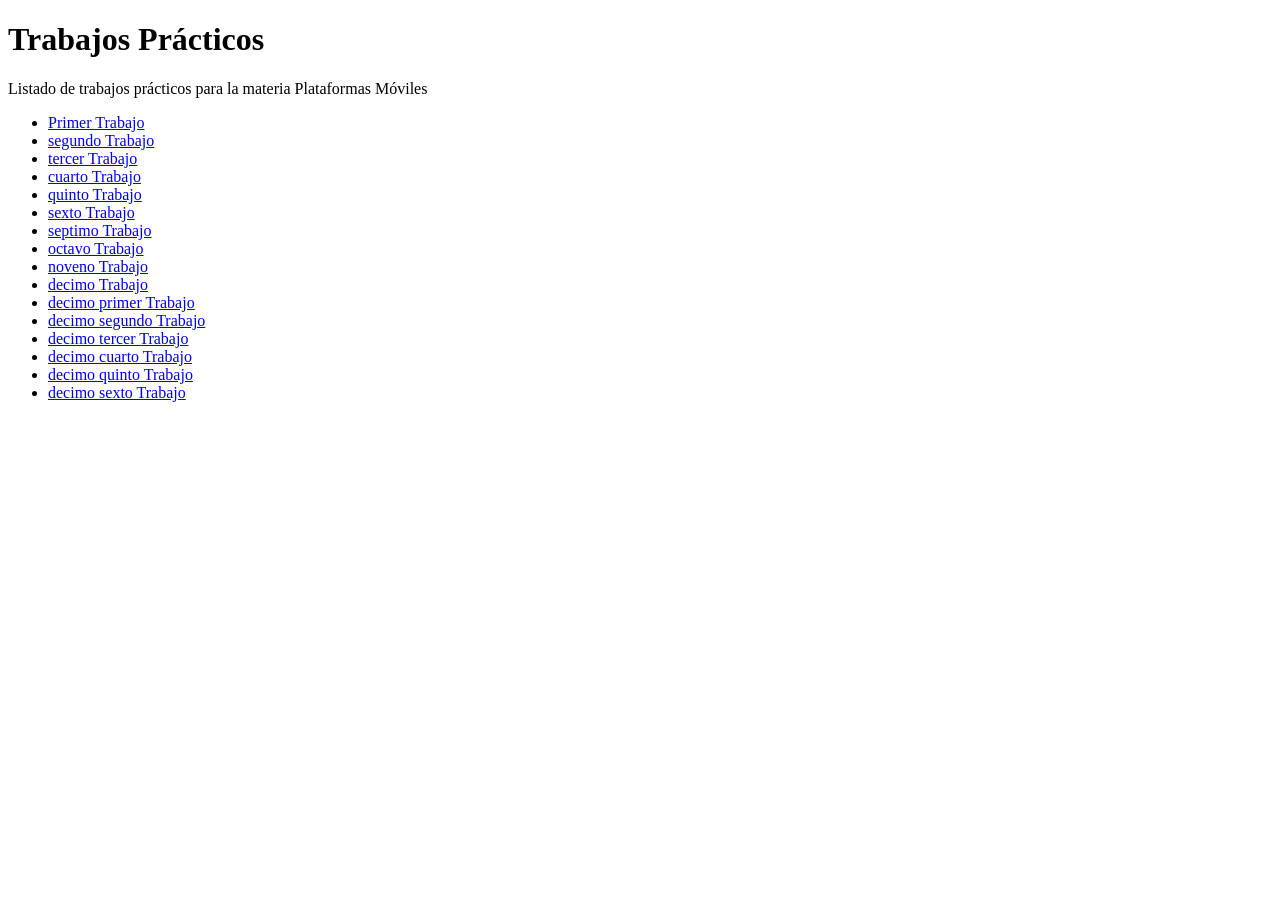
==== index.html @ aceb38a6 "Update index.html" ====
<!DOCTYPE html>
<html>
   <head>
      <title>Hola Mundo!</title>
   </head>
   <body>
     <h1>Trabajos Prácticos</h1>
     <p>Listado de trabajos prácticos para la materia Plataformas Móviles</p>
     <ul>
       <li><a href="tp-1/index.html">Primer Trabajo</a></li>
        <li><a href="tp-2/">segundo Trabajo</a></li>
         <li><a href="tp-3/">tercer Trabajo</a></li>
         <li><a href="tp-4/">cuarto Trabajo</a></li>
         <li><a href="tp-5/">quinto Trabajo</a></li>
         <li><a href="tp-6/">sexto Trabajo</a></li>
         <li><a href="tp-7/">septimo Trabajo</a></li>
         <li><a href="tp-8/">octavo Trabajo</a></li>
         <li><a href="tp-9/">noveno Trabajo</a></li>
         <li><a href="tp-10/">decimo Trabajo</a></li>
         <li><a href="tp-11/">decimo primer Trabajo</a></li>
         <li><a href="tp-12/">decimo segundo Trabajo</a></li>
         <li><a href="tp-13/">decimo tercer Trabajo</a></li>
         <li><a href="tp-14/">decimo cuarto Trabajo</a></li>
         <li><a href="tp-15/">decimo quinto Trabajo</a></li>
         <li><a href="tp-16/">decimo sexto Trabajo</a></li>
        
     </ul>
   </body>
</html>
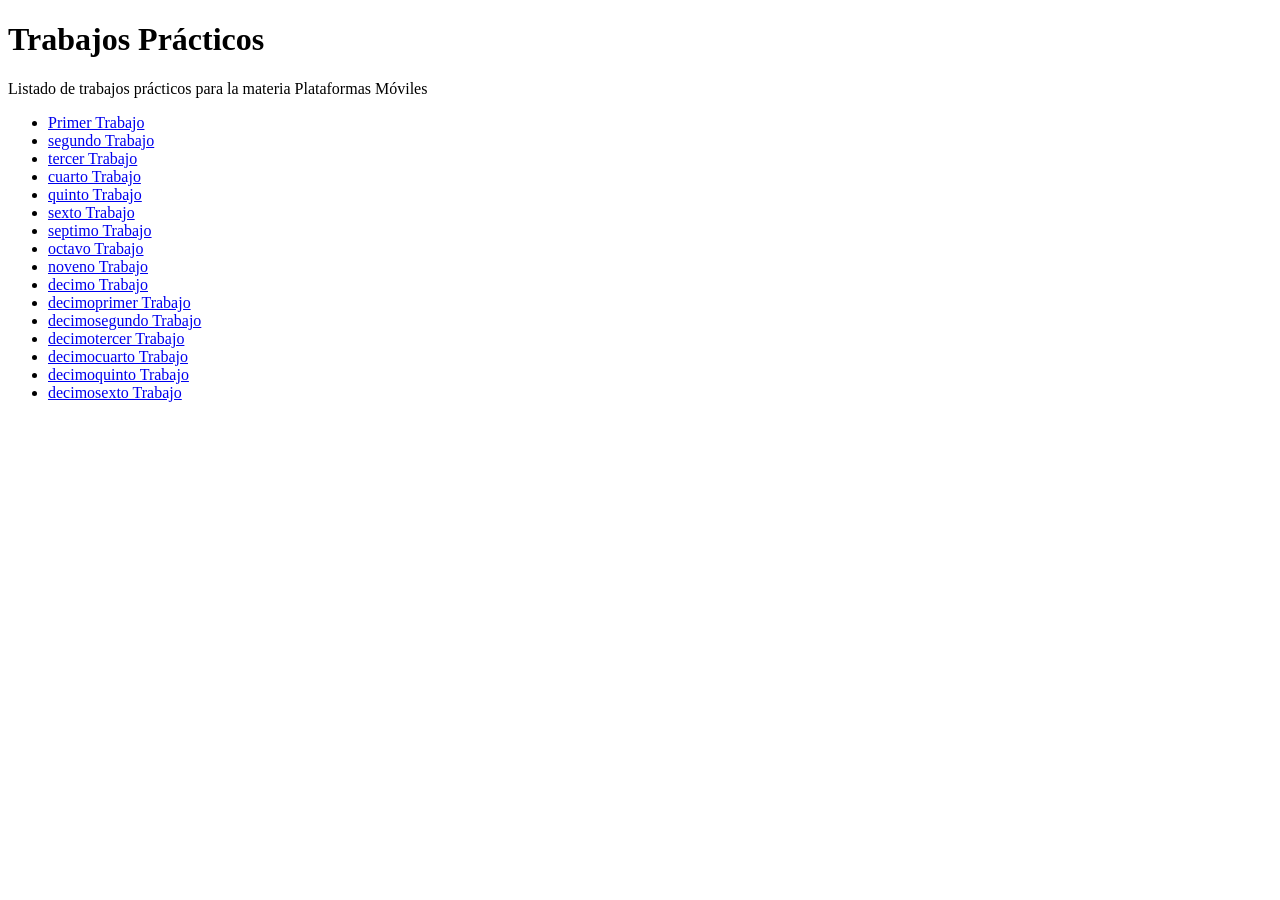
==== commit 33a8ce84: "Actualizar index.html" ====
--- a/index.html
+++ b/index.html
@@ -7,7 +7,7 @@
      <h1>Trabajos Prácticos</h1>
      <p>Listado de trabajos prácticos para la materia Plataformas Móviles</p>
      <ul>
-       <li><a href="tp-1/index.html">Primer Trabajo</a></li>
+       <li><a href="tp-1/">Primer Trabajo</a></li>
         <li><a href="tp-2/">segundo Trabajo</a></li>
          <li><a href="tp-3/">tercer Trabajo</a></li>
          <li><a href="tp-4/">cuarto Trabajo</a></li>
@@ -17,12 +17,12 @@
          <li><a href="tp-8/">octavo Trabajo</a></li>
          <li><a href="tp-9/">noveno Trabajo</a></li>
          <li><a href="tp-10/">decimo Trabajo</a></li>
-         <li><a href="tp-11/">decimo primer Trabajo</a></li>
-         <li><a href="tp-12/">decimo segundo Trabajo</a></li>
-         <li><a href="tp-13/">decimo tercer Trabajo</a></li>
-         <li><a href="tp-14/">decimo cuarto Trabajo</a></li>
-         <li><a href="tp-15/">decimo quinto Trabajo</a></li>
-         <li><a href="tp-16/">decimo sexto Trabajo</a></li>
+         <li><a href="tp-11/">decimoprimer Trabajo</a></li>
+         <li><a href="tp-12/">decimosegundo Trabajo</a></li>
+         <li><a href="tp-13/">decimotercer Trabajo</a></li>
+         <li><a href="tp-14/">decimocuarto Trabajo</a></li>
+         <li><a href="tp-15/">decimoquinto Trabajo</a></li>
+         <li><a href="tp-16/">decimosexto Trabajo</a></li>
         
      </ul>
    </body>
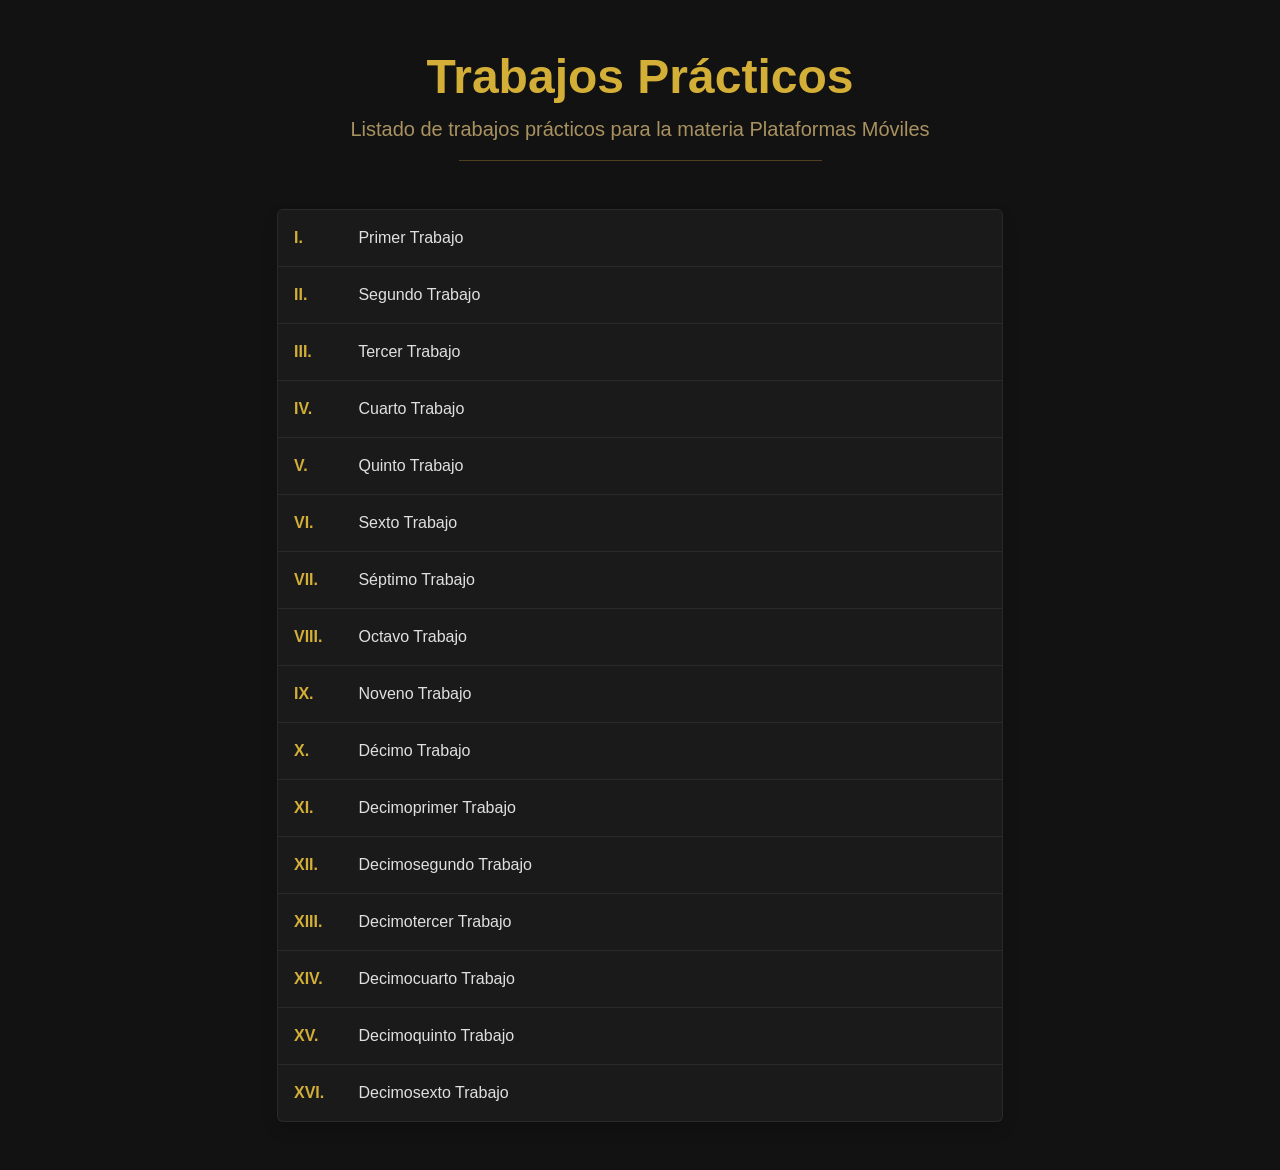
==== commit 232eb7d7: "Actualizar index.html" ====
--- a/index.html
+++ b/index.html
@@ -1,29 +1,135 @@
 <!DOCTYPE html>
-<html>
-   <head>
-      <title>Hola Mundo!</title>
-   </head>
-   <body>
-     <h1>Trabajos Prácticos</h1>
-     <p>Listado de trabajos prácticos para la materia Plataformas Móviles</p>
-     <ul>
-       <li><a href="tp-1/">Primer Trabajo</a></li>
-        <li><a href="tp-2/">segundo Trabajo</a></li>
-         <li><a href="tp-3/">tercer Trabajo</a></li>
-         <li><a href="tp-4/">cuarto Trabajo</a></li>
-         <li><a href="tp-5/">quinto Trabajo</a></li>
-         <li><a href="tp-6/">sexto Trabajo</a></li>
-         <li><a href="tp-7/">septimo Trabajo</a></li>
-         <li><a href="tp-8/">octavo Trabajo</a></li>
-         <li><a href="tp-9/">noveno Trabajo</a></li>
-         <li><a href="tp-10/">decimo Trabajo</a></li>
-         <li><a href="tp-11/">decimoprimer Trabajo</a></li>
-         <li><a href="tp-12/">decimosegundo Trabajo</a></li>
-         <li><a href="tp-13/">decimotercer Trabajo</a></li>
-         <li><a href="tp-14/">decimocuarto Trabajo</a></li>
-         <li><a href="tp-15/">decimoquinto Trabajo</a></li>
-         <li><a href="tp-16/">decimosexto Trabajo</a></li>
+<html lang="es">
+<head>
+  <meta charset="UTF-8">
+  <meta name="viewport" content="width=device-width, initial-scale=1.0">
+  <title>Trabajos Prácticos - Plataformas Móviles</title>
+  
+  <link href="https://cdn.jsdelivr.net/npm/bootstrap@5.3.3/dist/css/bootstrap.min.css" rel="stylesheet">
+  
+  <style>
+    /* Diseño de colores oscuros y dorado */
+    body {
+      background-color: #121212; /* Fondo oscuro principal */
+      color: #e0e0e0; /* Texto claro general */
+      font-family: 'Segoe UI', Tahoma, Geneva, Verdana, sans-serif;
+    }
+    
+    /* Tono dorado premium */
+    .gold-text {
+      color: #d4af37; 
+    }
+
+    /* Subtítulos en dorado opaco */
+    .subtitle-text {
+      color: #a99260; 
+    }
+
+    /* Estilos para las filas de trabajos */
+    .tp-list-item {
+      background-color: #1a1a1a !important; /* Fondo de fila ligeramente más claro */
+      border-color: #2a2a2a !important; /* Bordes sutiles entre filas */
+      color: #e0e0e0 !important;
+      transition: all 0.25s ease-in-out;
+    }
+
+    /* Efecto Hover (al pasar el mouse o tocar en el celular) */
+    .tp-list-item:hover {
+      background-color: #222222 !important;
+      border-color: #d4af37 !important; /* El borde se ilumina en dorado */
+      color: #ffffff !important;
+      padding-left: 24px; /* Pequeño desplazamiento dinámico hacia la derecha */
+    }
+
+    /* Formato para el número romano */
+    .roman-number {
+      color: #d4af37;
+      font-weight: bold;
+      min-width: 60px; /* Ancho fijo para que todos los nombres de los trabajos queden perfectamente alineados verticalmente */
+      display: inline-block;
+    }
+  </style>
+</head>
+<body>
+
+  <div class="container my-5" style="max-width: 750px;">
+    
+    <header class="text-center mb-5">
+      <h1 class="display-5 fw-bold gold-text">Trabajos Prácticos</h1>
+      <p class="lead subtitle-text">Listado de trabajos prácticos para la materia Plataformas Móviles</p>
+      <hr style="border-color: #d4af37; opacity: 0.3; width: 50%; margin: 0 auto;">
+    </header>
+
+    <main>
+      <div class="list-group shadow">
         
-     </ul>
-   </body>
-</html>
+        <a href="tp-1/" class="list-group-item list-group-item-action tp-list-item py-3">
+          <span class="roman-number">I.</span> Primer Trabajo
+        </a>
+        
+        <a href="tp-2/" class="list-group-item list-group-item-action tp-list-item py-3">
+          <span class="roman-number">II.</span> Segundo Trabajo
+        </a>
+        
+        <a href="tp-3/" class="list-group-item list-group-item-action tp-list-item py-3">
+          <span class="roman-number">III.</span> Tercer Trabajo
+        </a>
+        
+        <a href="tp-4/" class="list-group-item list-group-item-action tp-list-item py-3">
+          <span class="roman-number">IV.</span> Cuarto Trabajo
+        </a>
+        
+        <a href="tp-5/" class="list-group-item list-group-item-action tp-list-item py-3">
+          <span class="roman-number">V.</span> Quinto Trabajo
+        </a>
+        
+        <a href="tp-6/" class="list-group-item list-group-item-action tp-list-item py-3">
+          <span class="roman-number">VI.</span> Sexto Trabajo
+        </a>
+        
+        <a href="tp-7/" class="list-group-item list-group-item-action tp-list-item py-3">
+          <span class="roman-number">VII.</span> Séptimo Trabajo
+        </a>
+        
+        <a href="tp-8/" class="list-group-item list-group-item-action tp-list-item py-3">
+          <span class="roman-number">VIII.</span> Octavo Trabajo
+        </a>
+        
+        <a href="tp-9/" class="list-group-item list-group-item-action tp-list-item py-3">
+          <span class="roman-number">IX.</span> Noveno Trabajo
+        </a>
+        
+        <a href="tp-10/" class="list-group-item list-group-item-action tp-list-item py-3">
+          <span class="roman-number">X.</span> Décimo Trabajo
+        </a>
+        
+        <a href="tp-11/" class="list-group-item list-group-item-action tp-list-item py-3">
+          <span class="roman-number">XI.</span> Decimoprimer Trabajo
+        </a>
+        
+        <a href="tp-12/" class="list-group-item list-group-item-action tp-list-item py-3">
+          <span class="roman-number">XII.</span> Decimosegundo Trabajo
+        </a>
+        
+        <a href="tp-13/" class="list-group-item list-group-item-action tp-list-item py-3">
+          <span class="roman-number">XIII.</span> Decimotercer Trabajo
+        </a>
+        
+        <a href="tp-14/" class="list-group-item list-group-item-action tp-list-item py-3">
+          <span class="roman-number">XIV.</span> Decimocuarto Trabajo
+        </a>
+        
+        <a href="tp-15/" class="list-group-item list-group-item-action tp-list-item py-3">
+          <span class="roman-number">XV.</span> Decimoquinto Trabajo
+        </a>
+        
+        <a href="tp-16/" class="list-group-item list-group-item-action tp-list-item py-3">
+          <span class="roman-number">XVI.</span> Decimosexto Trabajo
+        </a>
+
+      </div>
+    </main>
+  </div>
+
+</body>
+</html>
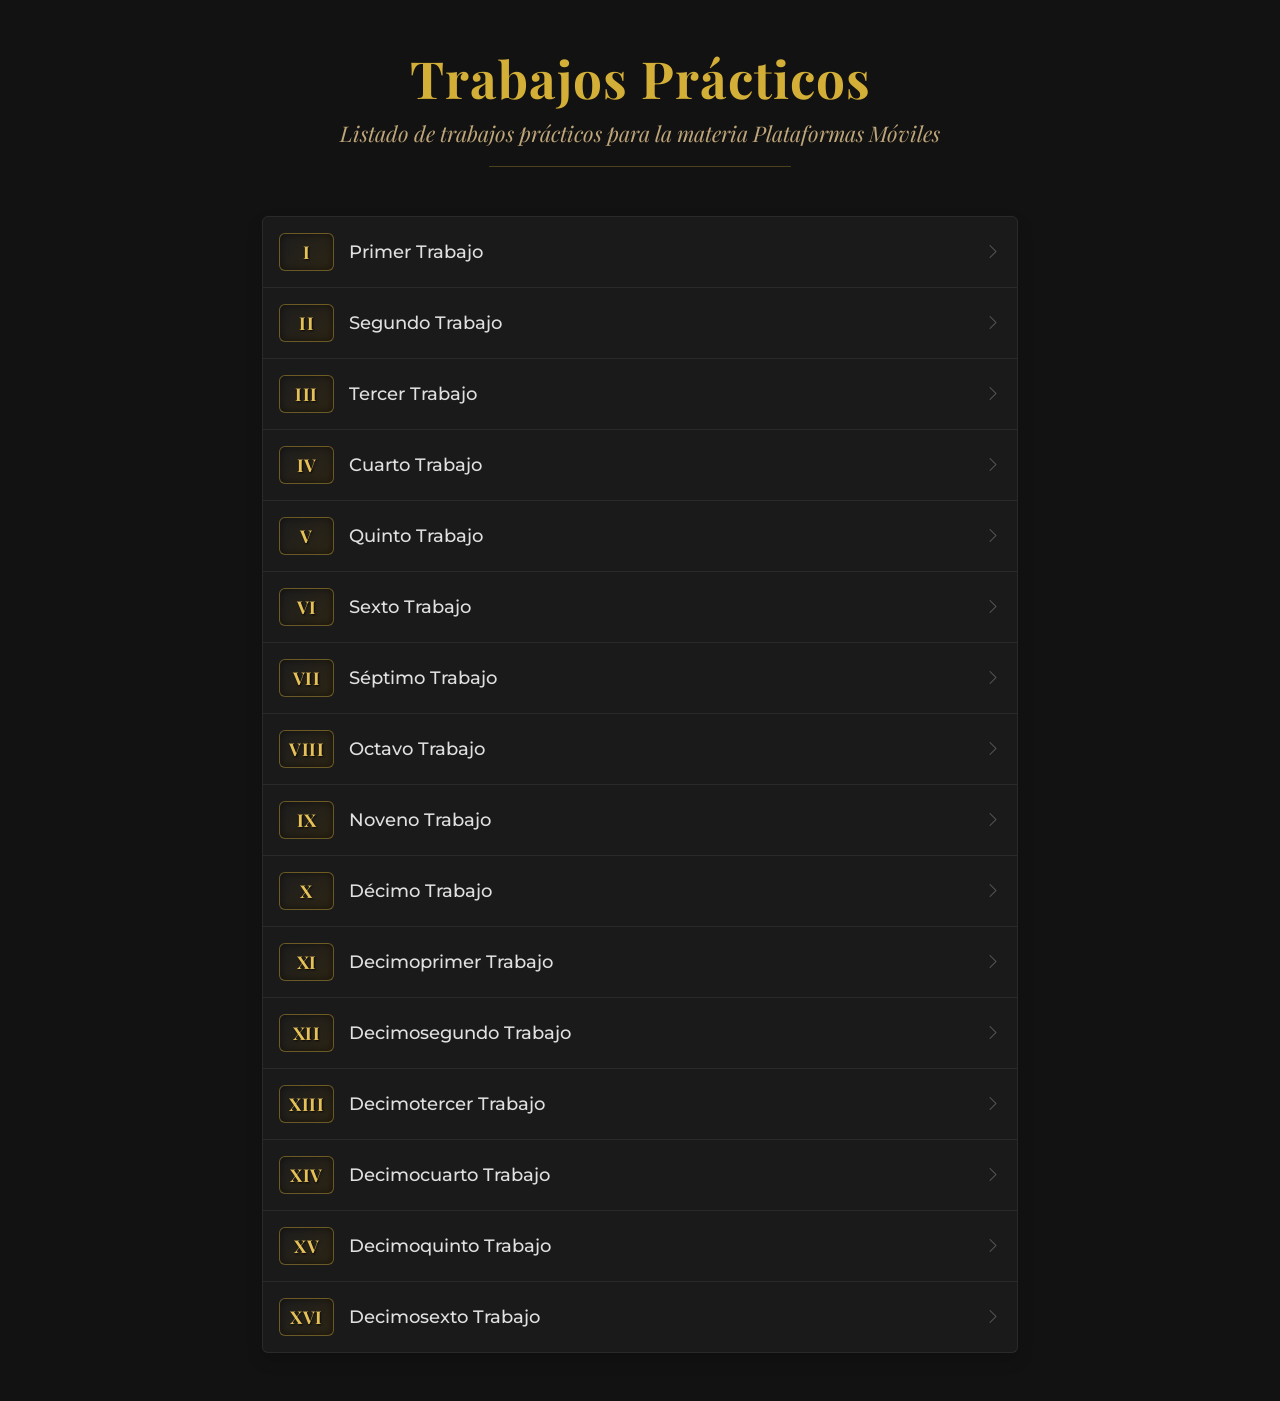
==== commit 02c8355c: "Update index.html" ====
--- a/index.html
+++ b/index.html
@@ -7,124 +7,236 @@
   
   <link href="https://cdn.jsdelivr.net/npm/bootstrap@5.3.3/dist/css/bootstrap.min.css" rel="stylesheet">
   
+  <link rel="preconnect" href="https://fonts.googleapis.com">
+  <link rel="preconnect" href="https://fonts.gstatic.com" crossorigin>
+  <link href="https://fonts.googleapis.com/css2?family=Montserrat:wght@400;500;600&family=Playfair+Display:ital,wght@0,600;0,700;1,400&display=swap" rel="stylesheet">
+  
+  <link rel="stylesheet" href="https://cdn.jsdelivr.net/npm/bootstrap-icons@1.11.3/font/bootstrap-icons.min.css">
+
   <style>
     /* Diseño de colores oscuros y dorado */
     body {
-      background-color: #121212; /* Fondo oscuro principal */
-      color: #e0e0e0; /* Texto claro general */
-      font-family: 'Segoe UI', Tahoma, Geneva, Verdana, sans-serif;
+      background-color: #121212; 
+      color: #e0e0e0; 
+      font-family: 'Montserrat', sans-serif;
     }
     
-    /* Tono dorado premium */
-    .gold-text {
-      color: #d4af37; 
-    }
-
-    /* Subtítulos en dorado opaco */
-    .subtitle-text {
-      color: #a99260; 
+    /* Tipografía elegante para títulos sin ser exagerada */
+    .elegant-title {
+      font-family: 'Playfair Display', serif;
+      color: #d4af37;
+      font-size: 3.2rem; /* Un toque más grande */
+      letter-spacing: 1px;
+    }
+
+    .elegant-subtitle {
+      font-family: 'Playfair Display', serif;
+      font-style: italic;
+      color: #bfa67a; 
+      font-size: 1.35rem; /* Un toque más grande */
     }
 
     /* Estilos para las filas de trabajos */
     .tp-list-item {
-      background-color: #1a1a1a !important; /* Fondo de fila ligeramente más claro */
-      border-color: #2a2a2a !important; /* Bordes sutiles entre filas */
+      background-color: #1a1a1a !important; 
+      border-color: #2a2a2a !important; 
       color: #e0e0e0 !important;
-      transition: all 0.25s ease-in-out;
-    }
-
-    /* Efecto Hover (al pasar el mouse o tocar en el celular) */
+      font-weight: 500;
+      font-size: 1.15rem; /* Un toque más grande para los nombres de los trabajos */
+      transition: all 0.3s ease-in-out;
+    }
+
+    /* Efecto Hover */
     .tp-list-item:hover {
       background-color: #222222 !important;
       border-color: #d4af37 !important; /* El borde se ilumina en dorado */
       color: #ffffff !important;
-      padding-left: 24px; /* Pequeño desplazamiento dinámico hacia la derecha */
-    }
-
-    /* Formato para el número romano */
+      padding-left: 28px; /* Desplazamiento sutil a la derecha */
+    }
+    
+    /* Animación para la flecha del lateral */
+    .tp-list-item:hover .bi-chevron-right {
+      color: #d4af37 !important;
+      transform: translateX(5px);
+    }
+
+    .bi-chevron-right {
+      transition: all 0.3s ease;
+      font-size: 1rem;
+      color: #555;
+    }
+
+    /* Contenedor diseñado para los números romanos */
+    .roman-container {
+      display: inline-flex;
+      align-items: center;
+      justify-content: center;
+      min-width: 55px; /* Mantiene la alineación vertical perfecta */
+      height: 38px;
+      background: linear-gradient(135deg, #1e1e1e, #2d2515);
+      border: 1px solid rgba(212, 175, 55, 0.4);
+      border-radius: 6px;
+      margin-right: 15px;
+      box-shadow: inset 0 0 8px rgba(0,0,0,0.5);
+      transition: all 0.3s ease;
+    }
+
+    /* Reacción del número romano al pasar el mouse */
+    .tp-list-item:hover .roman-container {
+      border-color: #d4af37;
+      background: linear-gradient(135deg, #251f12, #3a301a);
+      box-shadow: 0 0 10px rgba(214, 175, 55, 0.2);
+    }
+
     .roman-number {
-      color: #d4af37;
-      font-weight: bold;
-      min-width: 60px; /* Ancho fijo para que todos los nombres de los trabajos queden perfectamente alineados verticalmente */
-      display: inline-block;
+      font-family: 'Playfair Display', serif;
+      color: #e5c158; /* Dorado más vivo para que resalte */
+      font-weight: 700;
+      font-size: 1.1rem;
+      letter-spacing: 0.5px;
+      text-shadow: 1px 1px 2px rgba(0, 0, 0, 0.8);
     }
   </style>
 </head>
 <body>
 
-  <div class="container my-5" style="max-width: 750px;">
+  <div class="container my-5" style="max-width: 780px;">
     
     <header class="text-center mb-5">
-      <h1 class="display-5 fw-bold gold-text">Trabajos Prácticos</h1>
-      <p class="lead subtitle-text">Listado de trabajos prácticos para la materia Plataformas Móviles</p>
-      <hr style="border-color: #d4af37; opacity: 0.3; width: 50%; margin: 0 auto;">
+      <h1 class="fw-bold elegant-title mb-2">Trabajos Prácticos</h1>
+      <p class="elegant-subtitle">Listado de trabajos prácticos para la materia Plataformas Móviles</p>
+      <hr style="border-color: #d4af37; opacity: 0.3; width: 40%; margin: 15px auto 0 auto; height: 2px;">
     </header>
 
     <main>
       <div class="list-group shadow">
         
-        <a href="tp-1/" class="list-group-item list-group-item-action tp-list-item py-3">
-          <span class="roman-number">I.</span> Primer Trabajo
-        </a>
-        
-        <a href="tp-2/" class="list-group-item list-group-item-action tp-list-item py-3">
-          <span class="roman-number">II.</span> Segundo Trabajo
-        </a>
-        
-        <a href="tp-3/" class="list-group-item list-group-item-action tp-list-item py-3">
-          <span class="roman-number">III.</span> Tercer Trabajo
-        </a>
-        
-        <a href="tp-4/" class="list-group-item list-group-item-action tp-list-item py-3">
-          <span class="roman-number">IV.</span> Cuarto Trabajo
-        </a>
-        
-        <a href="tp-5/" class="list-group-item list-group-item-action tp-list-item py-3">
-          <span class="roman-number">V.</span> Quinto Trabajo
-        </a>
-        
-        <a href="tp-6/" class="list-group-item list-group-item-action tp-list-item py-3">
-          <span class="roman-number">VI.</span> Sexto Trabajo
-        </a>
-        
-        <a href="tp-7/" class="list-group-item list-group-item-action tp-list-item py-3">
-          <span class="roman-number">VII.</span> Séptimo Trabajo
-        </a>
-        
-        <a href="tp-8/" class="list-group-item list-group-item-action tp-list-item py-3">
-          <span class="roman-number">VIII.</span> Octavo Trabajo
-        </a>
-        
-        <a href="tp-9/" class="list-group-item list-group-item-action tp-list-item py-3">
-          <span class="roman-number">IX.</span> Noveno Trabajo
-        </a>
-        
-        <a href="tp-10/" class="list-group-item list-group-item-action tp-list-item py-3">
-          <span class="roman-number">X.</span> Décimo Trabajo
-        </a>
-        
-        <a href="tp-11/" class="list-group-item list-group-item-action tp-list-item py-3">
-          <span class="roman-number">XI.</span> Decimoprimer Trabajo
-        </a>
-        
-        <a href="tp-12/" class="list-group-item list-group-item-action tp-list-item py-3">
-          <span class="roman-number">XII.</span> Decimosegundo Trabajo
-        </a>
-        
-        <a href="tp-13/" class="list-group-item list-group-item-action tp-list-item py-3">
-          <span class="roman-number">XIII.</span> Decimotercer Trabajo
-        </a>
-        
-        <a href="tp-14/" class="list-group-item list-group-item-action tp-list-item py-3">
-          <span class="roman-number">XIV.</span> Decimocuarto Trabajo
-        </a>
-        
-        <a href="tp-15/" class="list-group-item list-group-item-action tp-list-item py-3">
-          <span class="roman-number">XV.</span> Decimoquinto Trabajo
-        </a>
-        
-        <a href="tp-16/" class="list-group-item list-group-item-action tp-list-item py-3">
-          <span class="roman-number">XVI.</span> Decimosexto Trabajo
+        <a href="tp-1/" class="list-group-item list-group-item-action tp-list-item py-3 d-flex align-items-center justify-content-between">
+          <div class="d-flex align-items-center">
+            <div class="roman-container"><span class="roman-number">I</span></div>
+            <span>Primer Trabajo</span>
+          </div>
+          <i class="bi bi-chevron-right"></i>
+        </a>
+        
+        <a href="tp-2/" class="list-group-item list-group-item-action tp-list-item py-3 d-flex align-items-center justify-content-between">
+          <div class="d-flex align-items-center">
+            <div class="roman-container"><span class="roman-number">II</span></div>
+            <span>Segundo Trabajo</span>
+          </div>
+          <i class="bi bi-chevron-right"></i>
+        </a>
+        
+        <a href="tp-3/" class="list-group-item list-group-item-action tp-list-item py-3 d-flex align-items-center justify-content-between">
+          <div class="d-flex align-items-center">
+            <div class="roman-container"><span class="roman-number">III</span></div>
+            <span>Tercer Trabajo</span>
+          </div>
+          <i class="bi bi-chevron-right"></i>
+        </a>
+        
+        <a href="tp-4/" class="list-group-item list-group-item-action tp-list-item py-3 d-flex align-items-center justify-content-between">
+          <div class="d-flex align-items-center">
+            <div class="roman-container"><span class="roman-number">IV</span></div>
+            <span>Cuarto Trabajo</span>
+          </div>
+          <i class="bi bi-chevron-right"></i>
+        </a>
+        
+        <a href="tp-5/" class="list-group-item list-group-item-action tp-list-item py-3 d-flex align-items-center justify-content-between">
+          <div class="d-flex align-items-center">
+            <div class="roman-container"><span class="roman-number">V</span></div>
+            <span>Quinto Trabajo</span>
+          </div>
+          <i class="bi bi-chevron-right"></i>
+        </a>
+        
+        <a href="tp-6/" class="list-group-item list-group-item-action tp-list-item py-3 d-flex align-items-center justify-content-between">
+          <div class="d-flex align-items-center">
+            <div class="roman-container"><span class="roman-number">VI</span></div>
+            <span>Sexto Trabajo</span>
+          </div>
+          <i class="bi bi-chevron-right"></i>
+        </a>
+        
+        <a href="tp-7/" class="list-group-item list-group-item-action tp-list-item py-3 d-flex align-items-center justify-content-between">
+          <div class="d-flex align-items-center">
+            <div class="roman-container"><span class="roman-number">VII</span></div>
+            <span>Séptimo Trabajo</span>
+          </div>
+          <i class="bi bi-chevron-right"></i>
+        </a>
+        
+        <a href="tp-8/" class="list-group-item list-group-item-action tp-list-item py-3 d-flex align-items-center justify-content-between">
+          <div class="d-flex align-items-center">
+            <div class="roman-container"><span class="roman-number">VIII</span></div>
+            <span>Octavo Trabajo</span>
+          </div>
+          <i class="bi bi-chevron-right"></i>
+        </a>
+        
+        <a href="tp-9/" class="list-group-item list-group-item-action tp-list-item py-3 d-flex align-items-center justify-content-between">
+          <div class="d-flex align-items-center">
+            <div class="roman-container"><span class="roman-number">IX</span></div>
+            <span>Noveno Trabajo</span>
+          </div>
+          <i class="bi bi-chevron-right"></i>
+        </a>
+        
+        <a href="tp-10/" class="list-group-item list-group-item-action tp-list-item py-3 d-flex align-items-center justify-content-between">
+          <div class="d-flex align-items-center">
+            <div class="roman-container"><span class="roman-number">X</span></div>
+            <span>Décimo Trabajo</span>
+          </div>
+          <i class="bi bi-chevron-right"></i>
+        </a>
+        
+        <a href="tp-11/" class="list-group-item list-group-item-action tp-list-item py-3 d-flex align-items-center justify-content-between">
+          <div class="d-flex align-items-center">
+            <div class="roman-container"><span class="roman-number">XI</span></div>
+            <span>Decimoprimer Trabajo</span>
+          </div>
+          <i class="bi bi-chevron-right"></i>
+        </a>
+        
+        <a href="tp-12/" class="list-group-item list-group-item-action tp-list-item py-3 d-flex align-items-center justify-content-between">
+          <div class="d-flex align-items-center">
+            <div class="roman-container"><span class="roman-number">XII</span></div>
+            <span>Decimosegundo Trabajo</span>
+          </div>
+          <i class="bi bi-chevron-right"></i>
+        </a>
+        
+        <a href="tp-13/" class="list-group-item list-group-item-action tp-list-item py-3 d-flex align-items-center justify-content-between">
+          <div class="d-flex align-items-center">
+            <div class="roman-container"><span class="roman-number">XIII</span></div>
+            <span>Decimotercer Trabajo</span>
+          </div>
+          <i class="bi bi-chevron-right"></i>
+        </a>
+        
+        <a href="tp-14/" class="list-group-item list-group-item-action tp-list-item py-3 d-flex align-items-center justify-content-between">
+          <div class="d-flex align-items-center">
+            <div class="roman-container"><span class="roman-number">XIV</span></div>
+            <span>Decimocuarto Trabajo</span>
+          </div>
+          <i class="bi bi-chevron-right"></i>
+        </a>
+        
+        <a href="tp-15/" class="list-group-item list-group-item-action tp-list-item py-3 d-flex align-items-center justify-content-between">
+          <div class="d-flex align-items-center">
+            <div class="roman-container"><span class="roman-number">XV</span></div>
+            <span>Decimoquinto Trabajo</span>
+          </div>
+          <i class="bi bi-chevron-right"></i>
+        </a>
+        
+        <a href="tp-16/" class="list-group-item list-group-item-action tp-list-item py-3 d-flex align-items-center justify-content-between">
+          <div class="d-flex align-items-center">
+            <div class="roman-container"><span class="roman-number">XVI</span></div>
+            <span>Decimosexto Trabajo</span>
+          </div>
+          <i class="bi bi-chevron-right"></i>
         </a>
 
       </div>
@@ -132,4 +244,4 @@
   </div>
 
 </body>
-</html>+</html>
